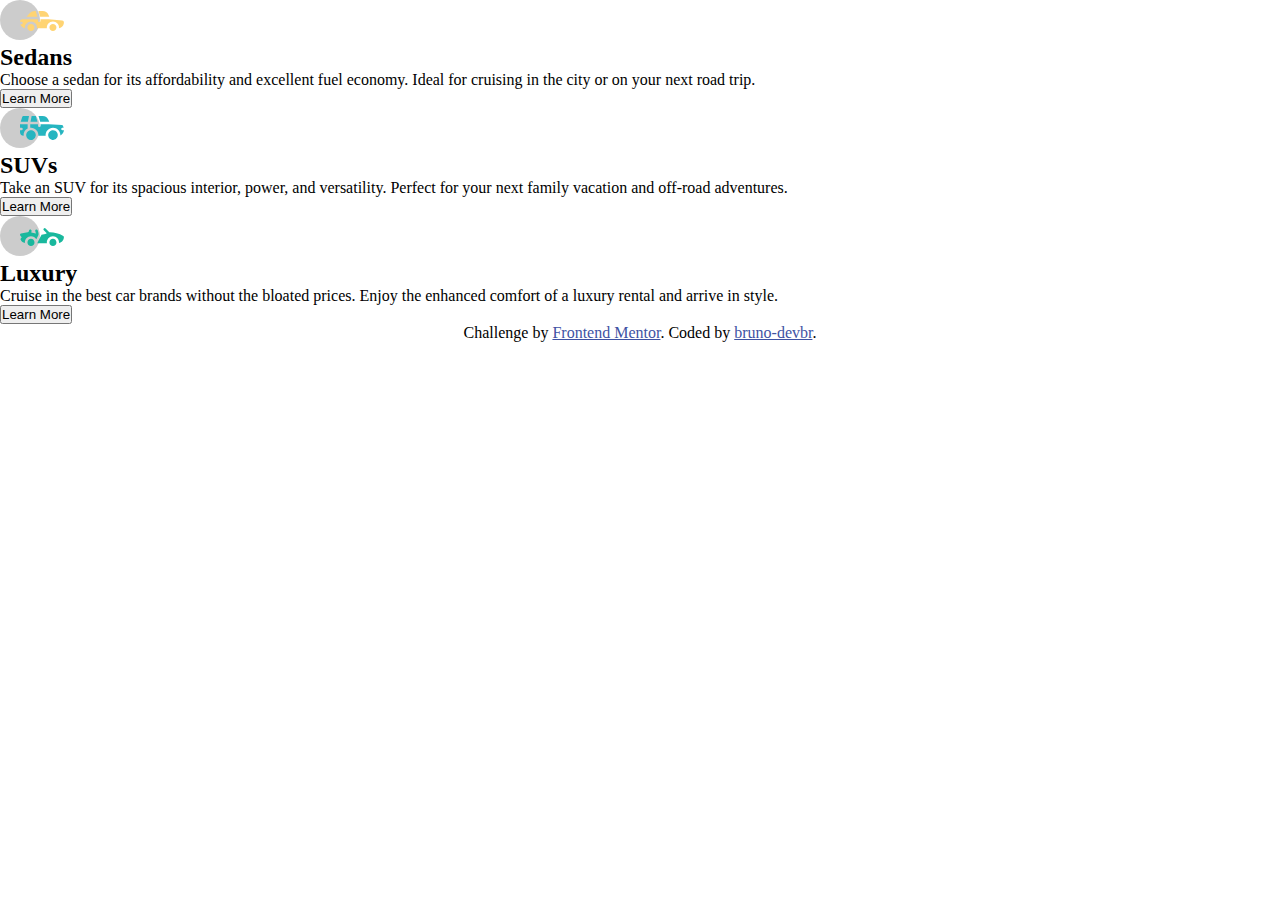
==== 3-column-preview-card-component-main/index.html @ 03344704 "organization commit" ====
<!DOCTYPE html>
<html lang="en">
    <head>
        <meta charset="UTF-8" />
        <meta name="viewport" content="width=device-width, initial-scale=1.0" />
        <link
            rel="icon"
            type="image/png"
            sizes="32x32"
            href="./images/favicon-32x32.png"
        />
        <link rel="stylesheet" href="style.css" />
        <title>Frontend Mentor | 3-column preview card component</title>
        <style>
            .attribution {
                font-size: 16px;
                text-align: center;
            }
            .attribution a {
                color: hsl(228, 45%, 44%);
            }
        </style>
    </head>
    <body>
        <main>
            <div class="orange">
                <img
                    src="images/icon-sedans.svg"
                    alt="yellow icon of a sedan"
                />

                <h2 class="title">Sedans</h2>
                <p class="text">
                    Choose a sedan for its affordability and excellent fuel
                    economy. Ideal for cruising in the city or on your next road
                    trip.
                </p>

                <button class="btn">Learn More</button>
            </div>
            <div class="light-green">
                <img
                    src="images/icon-suvs.svg"
                    alt="Light green icon of a SUV"
                />

                <h2 class="title">SUVs</h2>
                <p class="text">
                    Take an SUV for its spacious interior, power, and
                    versatility. Perfect for your next family vacation and
                    off-road adventures.
                </p>

                <button class="btn">Learn More</button>
            </div>
            <div class="dark-green">
                <img
                    src="images/icon-luxury.svg"
                    alt="Dark green icon of a luxury car"
                />

                <h2 class="title">Luxury</h2>
                <p class="text">
                    Cruise in the best car brands without the bloated prices.
                    Enjoy the enhanced comfort of a luxury rental and arrive in
                    style.
                </p>

                <button class="btn">Learn More</button>
            </div>
        </main>

        <footer class="attribution">
            Challenge by
            <a
                href="https://www.frontendmentor.io?ref=challenge"
                target="_blank"
                >Frontend Mentor</a
            >. Coded by
            <a href="https://github.com/bruno-devbr" target="_blank"
                >bruno-devbr</a
            >.
        </footer>
    </body>
</html>
---- 3-column-preview-card-component-main/style.css ----
@import url("https://fonts.googleapis.com/css2?family=Fira+Code:wght@700&family=Lexend+Deca:wght@100..900&display=swap");
@import url("https://fonts.googleapis.com/css2?family=Big+Shoulders+Display:wght@100..900&family=Fira+Code:wght@700&family=Lexend+Deca:wght@100..900&display=swap");

:root {
    --Bright-orange: hsl(31, 77%, 52%);
    --Dark-cyan: hsl(184, 100%, 22%);
    --Very-dark-cyan: hsl(179, 100%, 13%);
    --Transparent-white: hsla(0, 0%, 100%, 0.75); /* paragraphs; */
    --Very-light-gray: hsl(0, 0%, 95%); /* background; headings; buttons; */
}

* {
    margin: 0;
    padding: 0;
}

body {
    height: 100vh;
    width: 100vw;
}
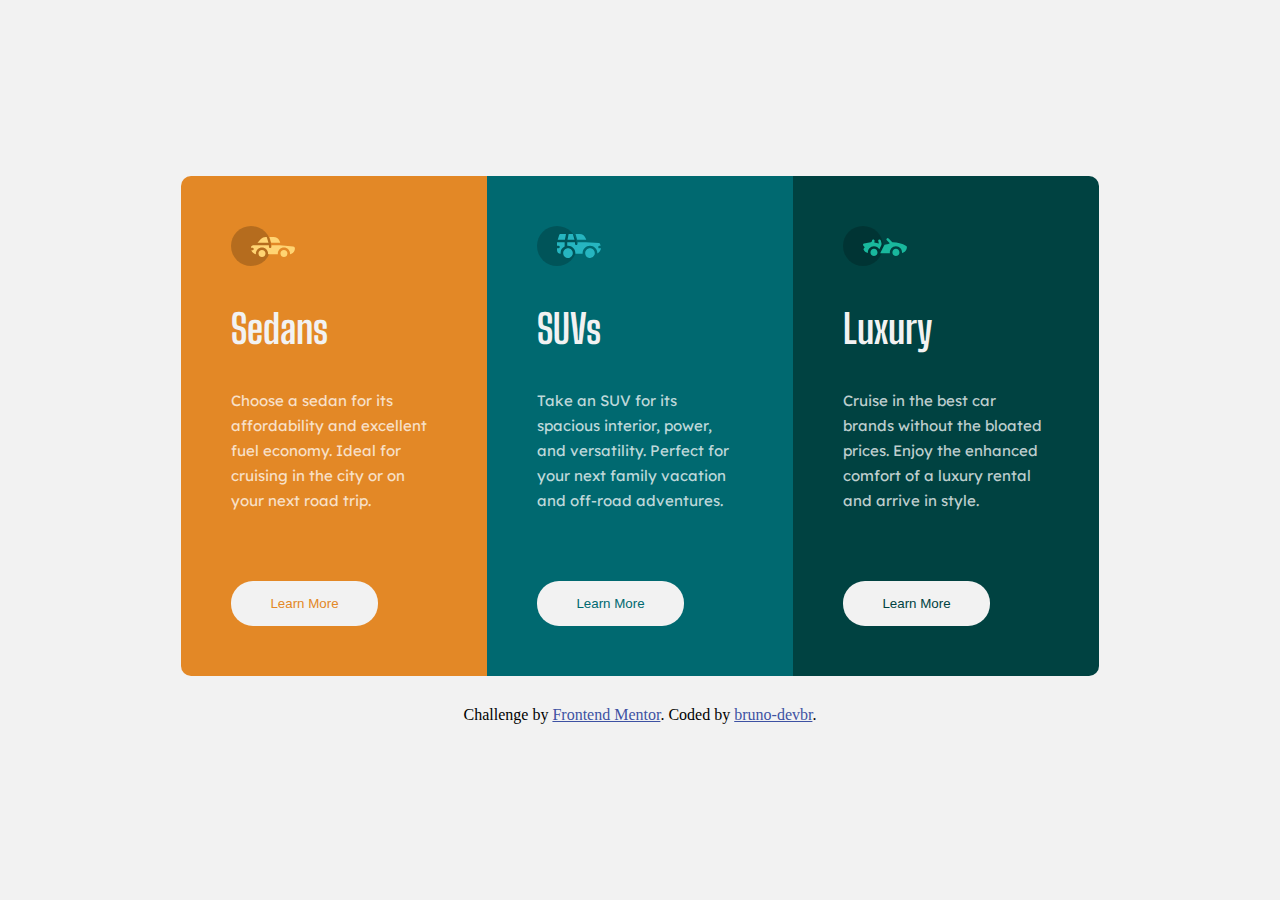
==== commit 0c6dfd64: "desktop design" ====
--- a/3-column-preview-card-component-main/index.html
+++ b/3-column-preview-card-component-main/index.html
@@ -25,6 +25,7 @@
         <main>
             <div class="orange">
                 <img
+                    class="image"
                     src="images/icon-sedans.svg"
                     alt="yellow icon of a sedan"
                 />
@@ -40,6 +41,7 @@
             </div>
             <div class="light-green">
                 <img
+                    class="image"
                     src="images/icon-suvs.svg"
                     alt="Light green icon of a SUV"
                 />
@@ -55,6 +57,7 @@
             </div>
             <div class="dark-green">
                 <img
+                    class="image"
                     src="images/icon-luxury.svg"
                     alt="Dark green icon of a luxury car"
                 />
--- a/3-column-preview-card-component-main/style.css
+++ b/3-column-preview-card-component-main/style.css
@@ -17,4 +17,99 @@
 body {
     height: 100vh;
     width: 100vw;
+    background-color: var(--Very-light-gray);
+
+    display: flex;
+    justify-content: center;
+    align-items: center;
+    flex-direction: column;
 }
+
+main {
+    display: flex;
+    border-radius: 10px;
+    margin-bottom: 30px;
+    box-sizing: border-box;
+    width: 918px;
+    height: 500px;
+}
+
+.orange {
+    background-color: var(--Bright-orange);
+    padding: 50px;
+    border-top-left-radius: 10px;
+    border-bottom-left-radius: 10px;
+    box-sizing: border-box;
+    height: 500px;
+    width: 306px;
+    position: relative;
+}
+.orange .btn {
+    color: var(--Bright-orange);
+}
+
+.light-green {
+    background-color: var(--Dark-cyan);
+    padding: 50px;
+    box-sizing: border-box;
+    height: 500px;
+    width: 306px;
+    position: relative;
+}
+
+.light-green .btn {
+    color: var(--Dark-cyan);
+}
+
+.dark-green {
+    background-color: var(--Very-dark-cyan);
+    padding: 50px;
+    border-top-right-radius: 10px;
+    border-bottom-right-radius: 10px;
+    box-sizing: border-box;
+    height: 500px;
+    width: 306px;
+    position: relative;
+}
+
+.dark-green .btn {
+    color: var(--Very-dark-cyan);
+}
+
+main .image {
+    margin-bottom: 35px;
+}
+
+main .title {
+    font-family: "Big Shoulders Display";
+    font-weight: 700;
+    font-size: 40px;
+    color: var(--Very-light-gray);
+    letter-spacing: 3%;
+    margin-bottom: 35px;
+}
+
+main .text {
+    font-family: "Lexend Deca";
+    font-weight: 400;
+    font-size: 15px;
+    color: var(--Transparent-white);
+    line-height: 25px;
+}
+
+main .btn {
+    width: 147px;
+    padding: 15px 32px;
+    border-radius: 22px;
+    border: none;
+    position: absolute;
+    bottom: 50px;
+    background-color: var(--Very-light-gray);
+}
+
+main .btn:hover {
+    background: transparent;
+    border: 3px solid var(--Very-light-gray);
+    color: var(--Very-light-gray);
+    padding: 12px 32px;
+}
